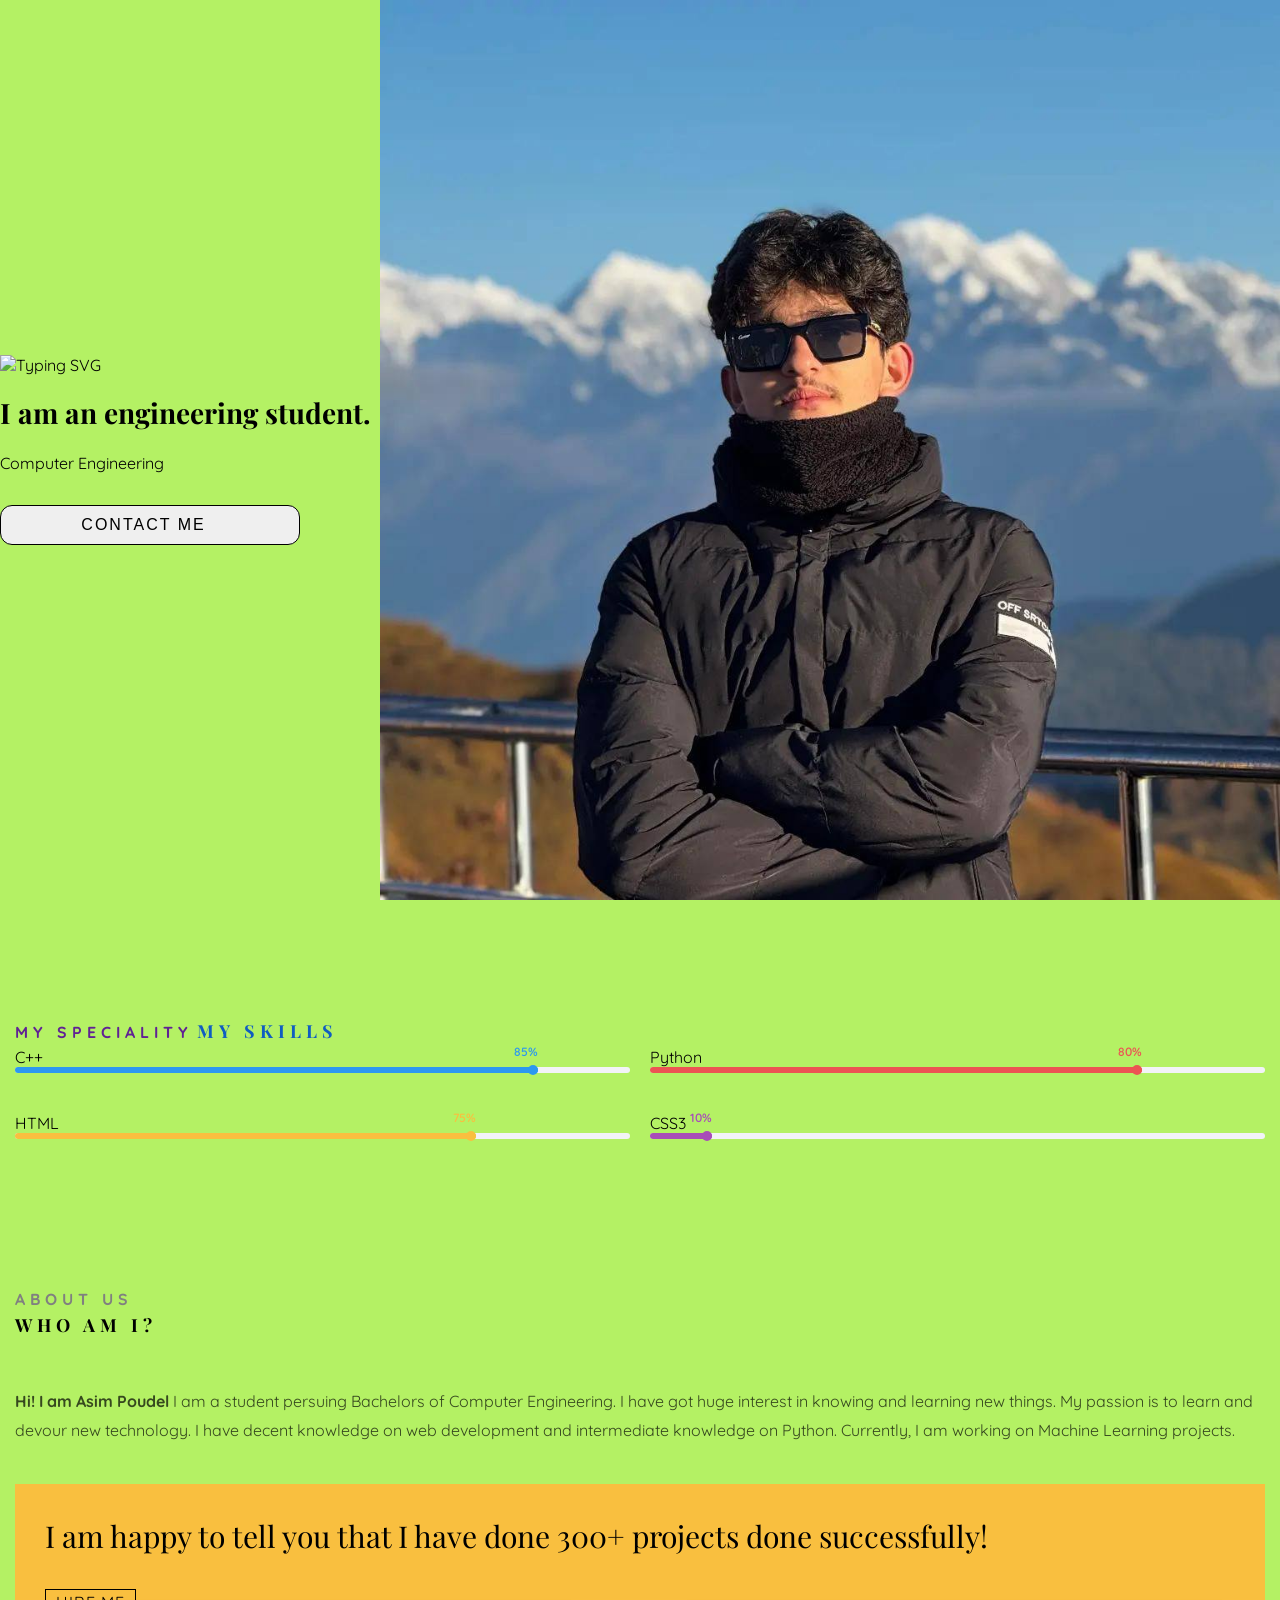
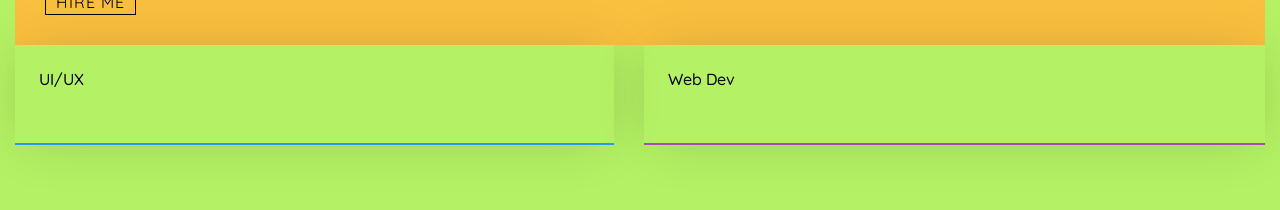
==== index.html @ 13aa165c "Update index.html" ====
<!DOCTYPE html>
<html lang="en">
  <head>
    <meta charset="UTF-8" />
    <meta name="viewport" content="width=device-width, initial-scale=1.0" />
    <title>Personal Portfolio Website- Asim Poudel</title>
    <meta
      name="description"
      content="Asim Poudel is a enthusiast CS student. Learning and growing along the way. Interested in web development, machine learning, deep learning, Gen AI"
    />
    <link rel="stylesheet" href="css\global.css" />
    <link rel="stylesheet" href="css\hero.css" />
    <link rel="stylesheet" href="css\common.css" />
    <link rel="stylesheet" href="css\skills.css" />
    <link rel="stylesheet" href="css\about.css" />
    <link rel="stylesheet" href="css\sidebar.css" />

    <link
      rel="stylesheet"
      href="https://cdnjs.cloudflare.com/ajax/libs/font-awesome/7.0.1/css/all.min.css"
      integrity="sha512-2SwdPD6INVrV/lHTZbO2nodKhrnDdJK9/kg2XD1r9uGqPo1cUbujc+IYdlYdEErWNu69gVcYgdxlmVmzTWnetw=="
      crossorigin="anonymous"
      referrerpolicy="no-referrer"
    />

    <!-- Google Fonts -->
    <link rel="preconnect" href="https://fonts.googleapis.com" />
    <link rel="preconnect" href="https://fonts.gstatic.com" crossorigin />
    <link
      href="https://fonts.googleapis.com/css2?family=Playfair+Display:wght@400;500;600;700&family=Quicksand:wght@300;400;500;600;700&display=swap"
      rel="stylesheet"
    />
  </head>
  <body>
    <nav class="sidebar">
      <i id="hamburger" class="fa-solid fa-bars sidebar_hamburger "></i>

      <div class="sidebar_content">
        <ul class="sidebar_list">
          <li>
            <a href="#hero">Home</a>
          </li>
          <li>
            <a href="#skills">Skills</a>
          </li>
        </ul>
      </div>
    </nav>
    <section id="hero">
      <img
        src="https://readme-typing-svg.demolab.com?font=Fira+Code&size=24&duration=4000&pause=5000&color=000000&center=false&vCenter=true&width=500&lines=Hi,+I'm+ Asim +Poudel"
        alt="Typing SVG"
      />
      <br />
      <h1>I am an engineering student.</h1>
      <p>Computer Engineering</p>
      <button>
        <span>Contact Me</span>
        <i class="fa-regular fa-envelope"></i>
      </button>
    </section>
    <section id="skills" class="section">
      <span class="section_title">My speciality</span>
      <span class="section_subtitle">My skills</span>

      <div class="skill_box">
        <div class="skill">
          <span>C++</span>
          <div class="skill_percent_box">
            <div class="skill_percent">
              <span>85%</span>
            </div>
          </div>
        </div>

        <div class="skill">
          <span>Python</span>
          <div class="skill_percent_box">
            <div
              class="skill_percent"
              style="width: 80%; background: #ec5453; color: #ec5453"
            >
              <span>80%</span>
            </div>
          </div>
        </div>

        <div class="skill">
          <span>HTML</span>
          <div class="skill_percent_box">
            <div
              class="skill_percent"
              style="width: 75%; background: #f9bf3f; color: #f9bf3f"
            >
              <span>75%</span>
            </div>
          </div>
        </div>

        <div class="skill">
          <span>CSS3</span>
          <div class="skill_percent_box">
            <div
              class="skill_percent"
              style="width: 10%; background: #a84cb8; color: #a84cb8"
            >
              <span>10%</span>
            </div>
          </div>
        </div>      
     
    </section>
    <!-- About -->

<section id="about" class="section">
  <span class="section_title" style = "color:gray">about us</span>
  <h2 class="section_subtitle" style="color:black">who am i?</h2>

  <p class="about__description">
    <strong>Hi! I am Asim Poudel</strong>
    I am a student persuing Bachelors of Computer Engineering. I have got huge interest in knowing and learning new things. My passion is to learn and devour new technology. I have decent knowledge on web development and intermediate knowledge on Python. Currently, I am working on Machine Learning projects.
  </p>

  <div class="about__happy">
    <h2>I am happy to tell you that I have done 300+ projects done successfully!</h2>
    <button>hire me</button>
  </div>

  <div class="about__skills">
    <div class="about__box">
      <i class="fa-brands fa-figma"></i>
      <h3>UI/UX</h3>
    </div>
    <div class="about__box">
      <i class="fa-sharp fa-solid fa-globe-pointer"></i>
      <h3>Web dev</h3>
    </div>
  </div>
</section>

<script>
  const hamburger = document.querySelector("#hamburger")

  hamburger.addEventListener("click", () => {
    hamburger.classList.toggle("sidebar_hamburger_translate");
  });
</script>
  </body>
</html>
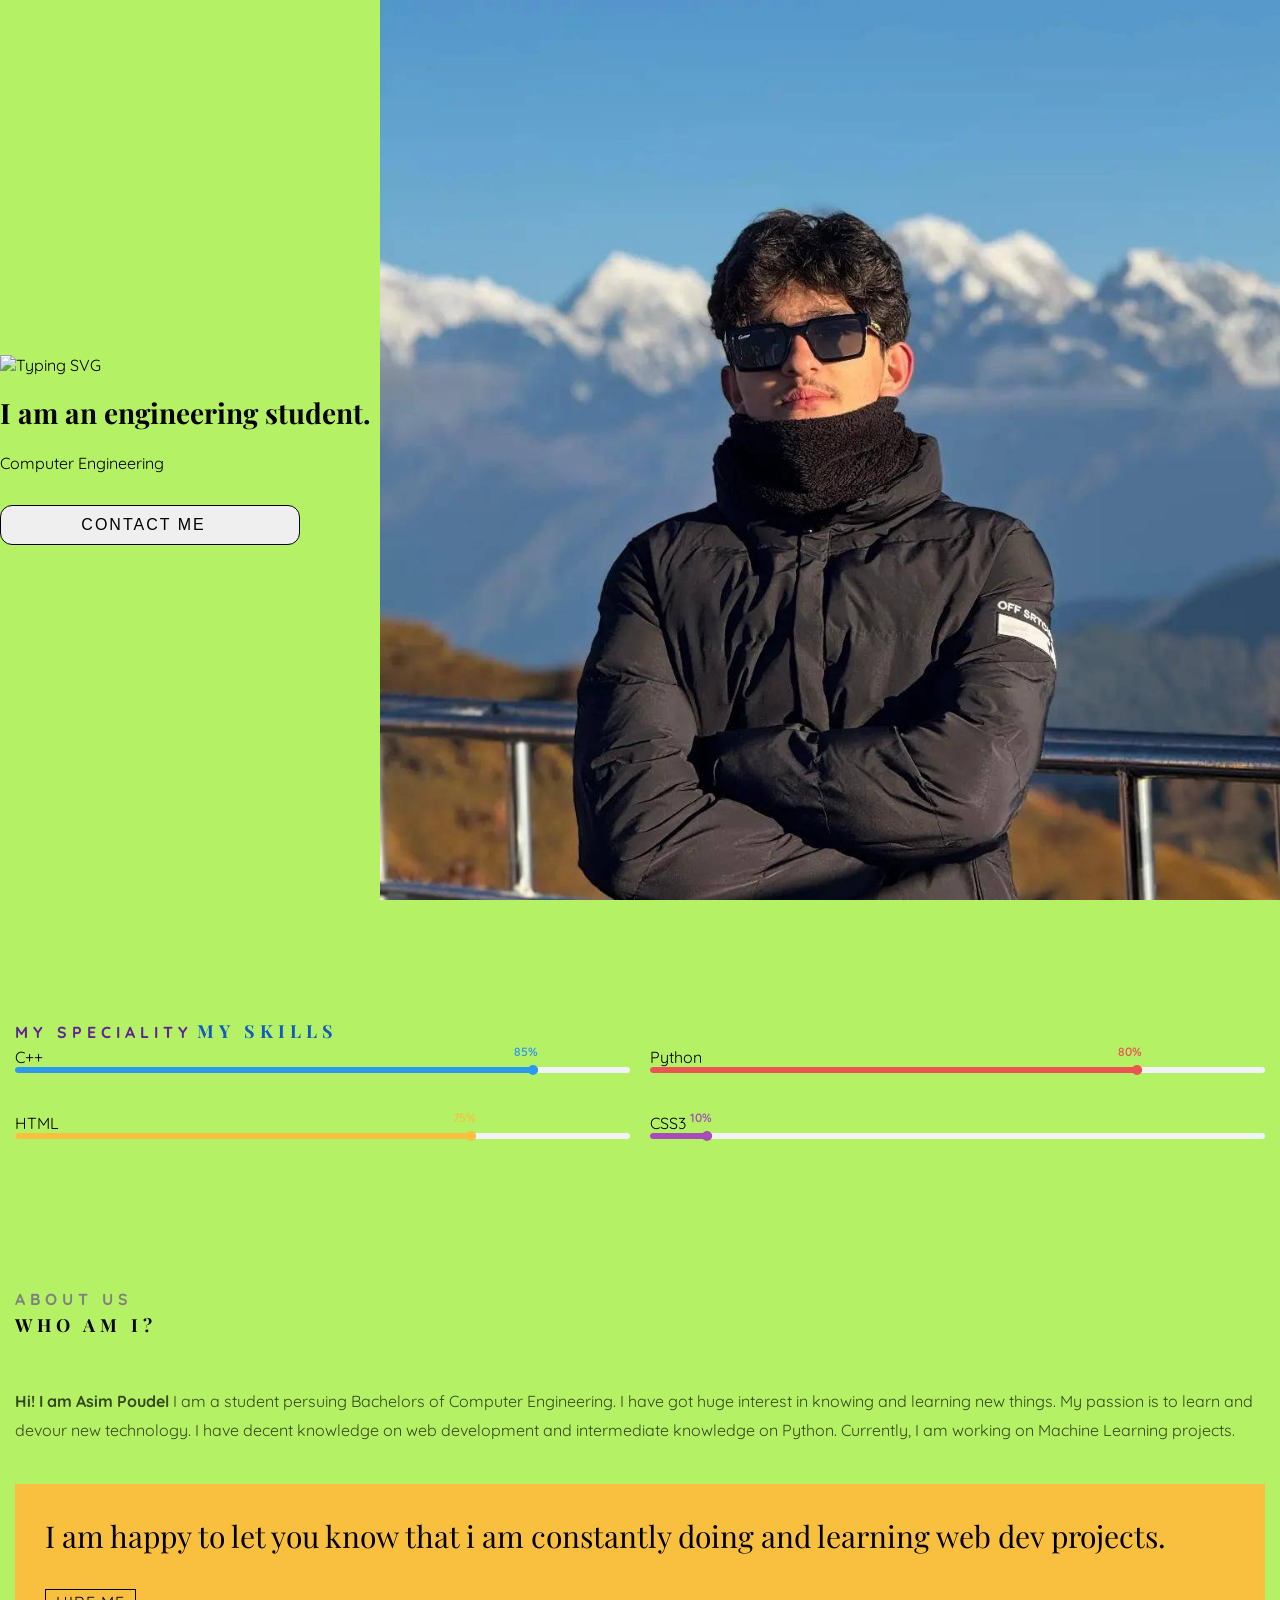
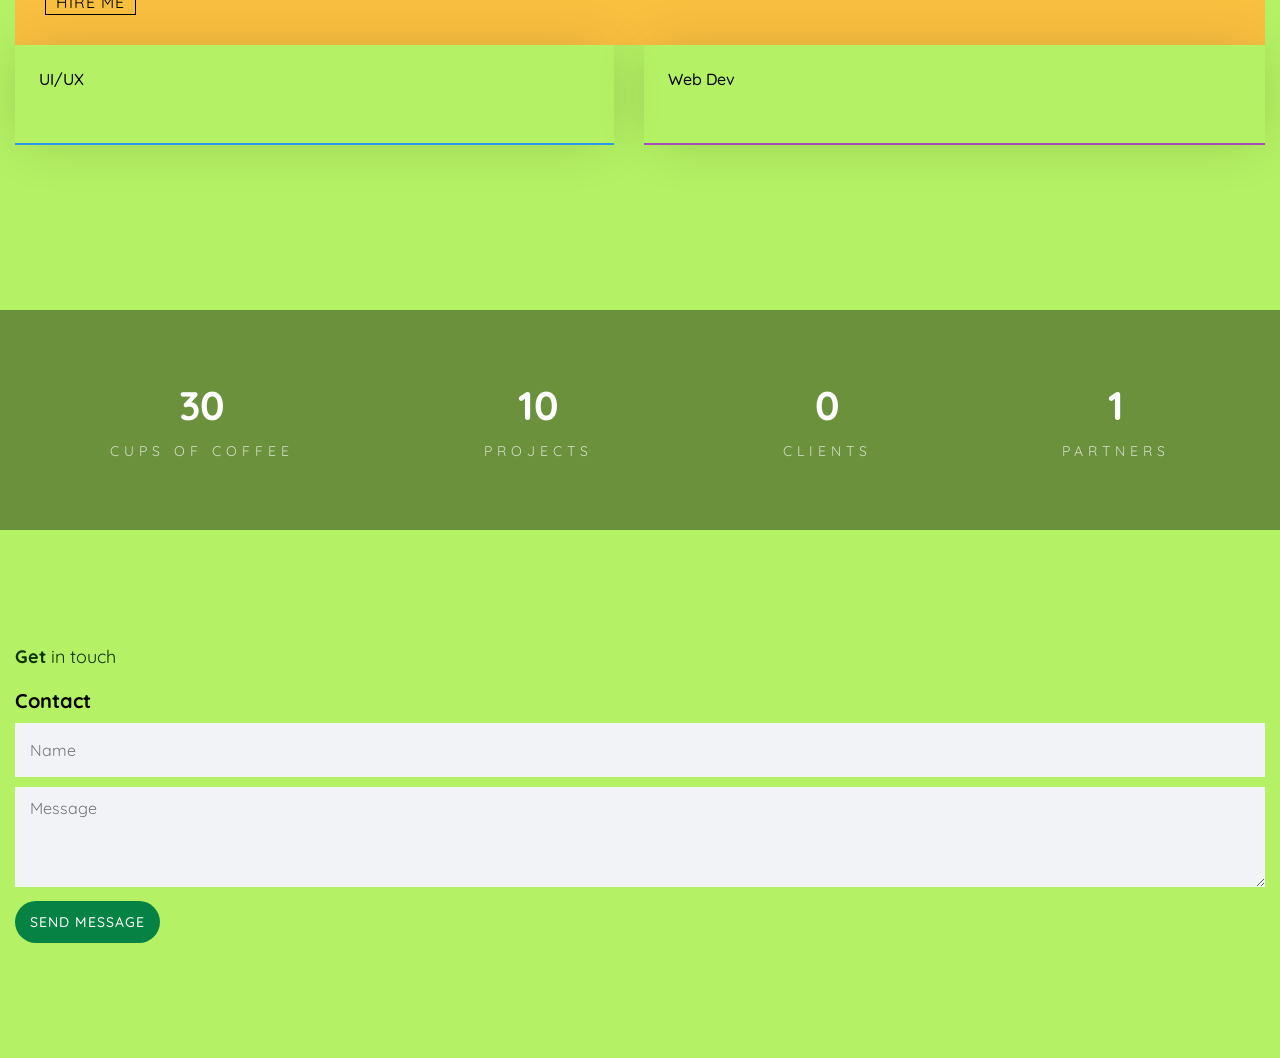
==== commit 5a4f60e2: "updated portfolio; work-count and contact" ====
--- a/index.html
+++ b/index.html
@@ -14,6 +14,8 @@
     <link rel="stylesheet" href="css\skills.css" />
     <link rel="stylesheet" href="css\about.css" />
     <link rel="stylesheet" href="css\sidebar.css" />
+    <link rel="stylesheet" href="css\work_count.css" />
+    <link rel="stylesheet" href="css\contacts.css" />
 
     <link
       rel="stylesheet"
@@ -122,7 +124,7 @@
   </p>
 
   <div class="about__happy">
-    <h2>I am happy to tell you that I have done 300+ projects done successfully!</h2>
+    <h2>I am happy to let you know that i am constantly doing and learning web dev projects.</h2>
     <button>hire me</button>
   </div>
 
@@ -132,11 +134,62 @@
       <h3>UI/UX</h3>
     </div>
     <div class="about__box">
-      <i class="fa-sharp fa-solid fa-globe-pointer"></i>
+      <i class="fa-brands fa-firefox-browser"></i>
       <h3>Web dev</h3>
     </div>
   </div>
 </section>
+
+<section id="work__count">
+  <div class="count__item">
+    <span>30</span>
+    <p>cups of coffee</p>
+  </div>
+
+  <div class="count__item">
+    <span>10</span>
+    <p>projects</p>
+  </div>
+
+  <div class="count__item">
+    <span>0</span>
+    <p>clients</p>
+  </div>
+
+  <div class="count__item">
+    <span>1</span>
+    <p>partners</p>
+  </div>
+</section>
+
+<section id="contact" class="section">
+  <span class="section__title" style="font-size: 18px;color:rgb(11, 51, 2)"><strong>Get</strong> in touch</span>
+  <h2 class="section__subtitle" style="font-size: 20px;margin-top:20px;font-weight:bold">Contact</h2>
+
+  <form
+    action=""
+    id="contactForm"
+    class="contact__form"
+    onsubmit="submitForm(event);"
+  >
+    <input
+      type="text"
+      placeholder="Name"
+      id="name"
+      name="name"
+      class="contact__input"
+    />
+    <textarea
+      id="message"
+      class="contact__textarea"
+      name="message"
+      placeholder="Message"
+      rows="4"
+    ></textarea>
+    <button class="contact__button" type="submit">Send Message</button>
+  </form>
+</section>
+
 
 <script>
   const hamburger = document.querySelector("#hamburger")
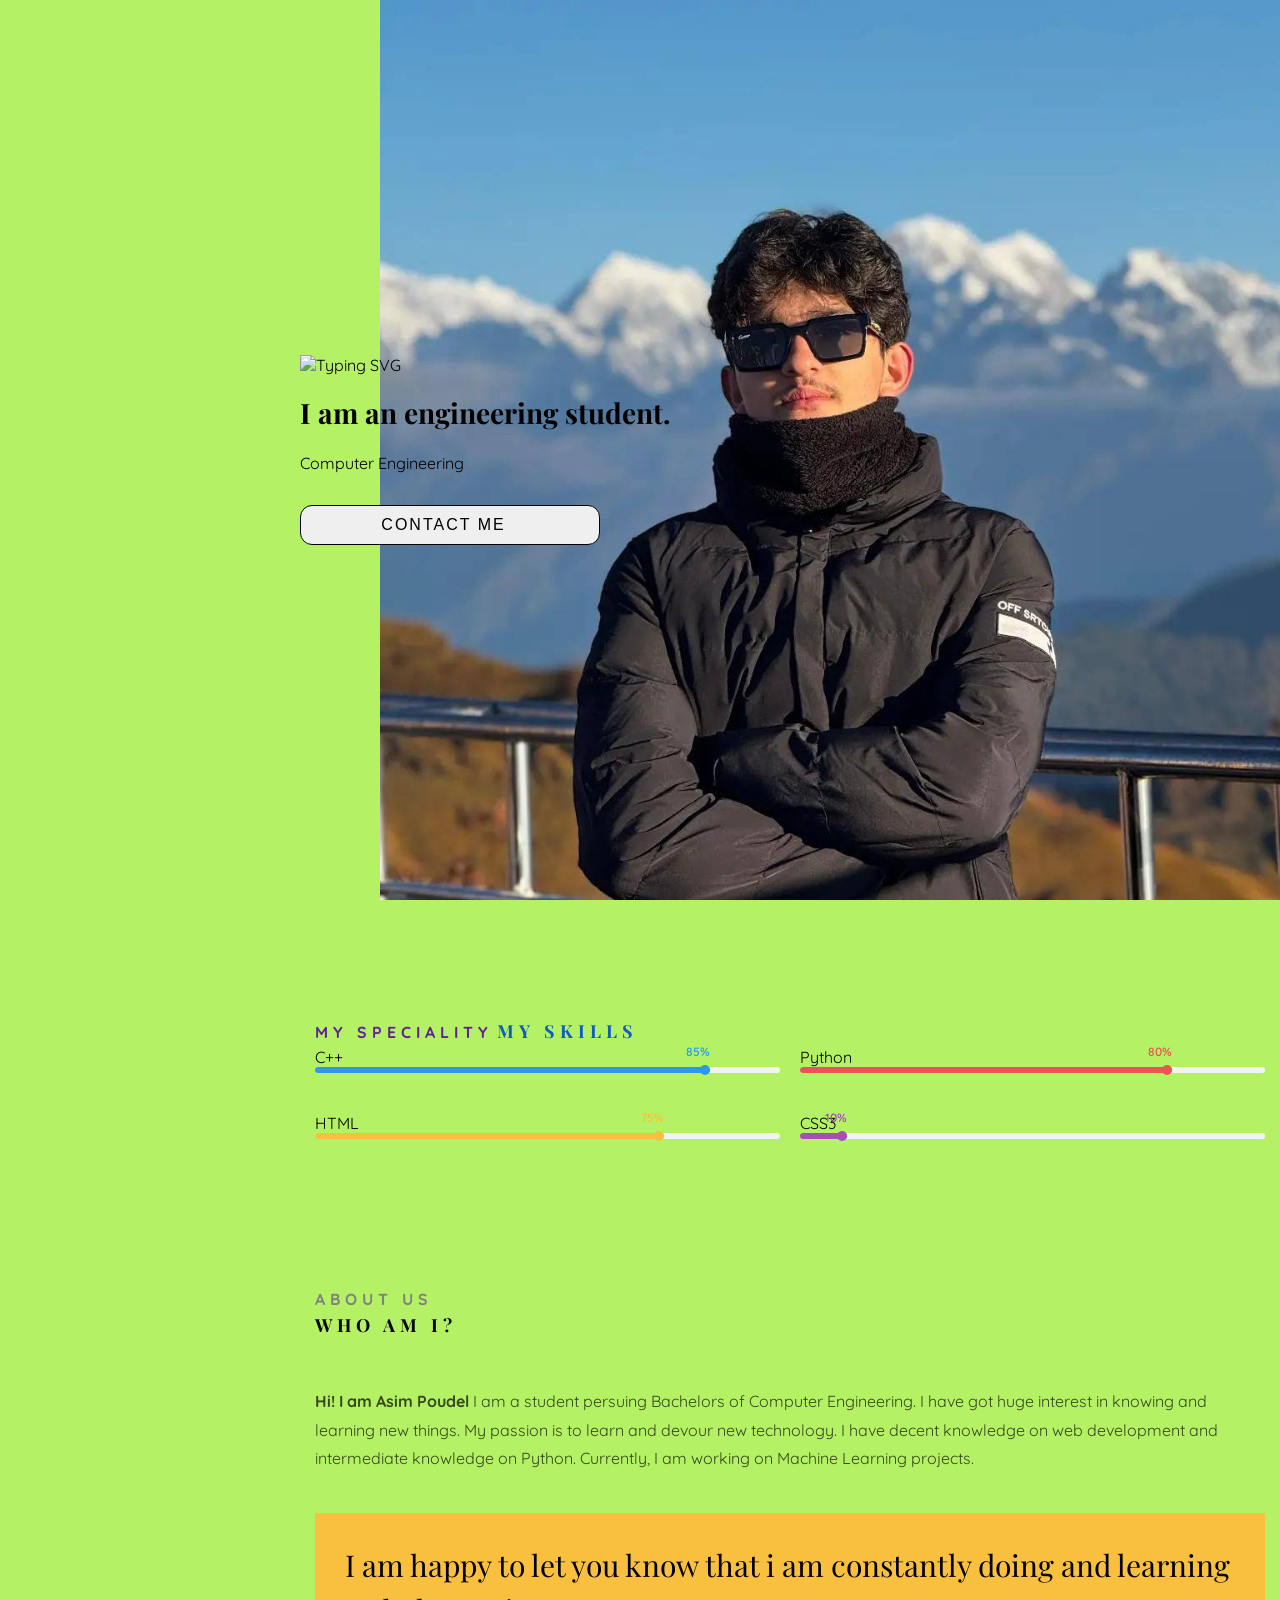
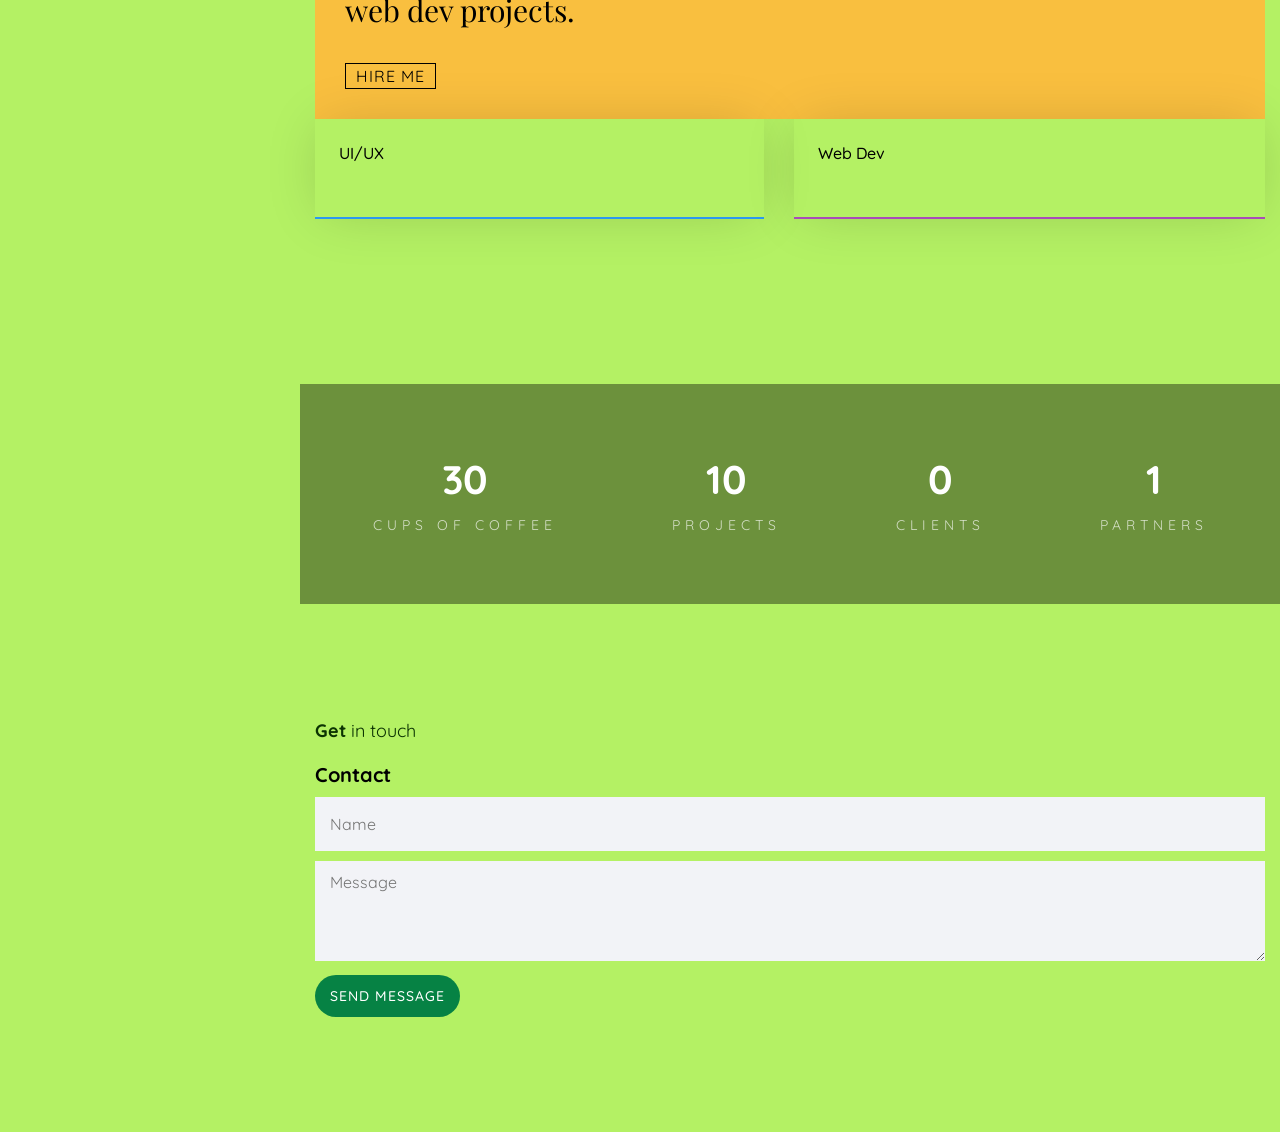
==== commit 6dfac464: "Fixed the navigation bar" ====
--- a/index.html
+++ b/index.html
@@ -36,18 +36,30 @@
   <body>
     <nav class="sidebar">
       <i id="hamburger" class="fa-solid fa-bars sidebar_hamburger "></i>
-
+      
       <div class="sidebar_content">
+        <img class="sidebar_image" src="image/profile.png" alt="Profile Image" />
         <ul class="sidebar_list">
-          <li>
+          <li class="side first">
             <a href="#hero">Home</a>
           </li>
-          <li>
+          <li class="side second">
             <a href="#skills">Skills</a>
           </li>
+          <li class="side third">
+            <a href="#about">About</a>
+          </li>
+          <li class="side fourth">
+            <a href="#contact">Contact</a>
+          </li>
         </ul>
+         <p class="sidebar__copyright">
+          &copy; 2026 All rights reserved | Made by
+          <span>Asim</span>
+        </p>
       </div>
     </nav>
+  <div class="main_content">
     <section id="hero">
       <img
         src="https://readme-typing-svg.demolab.com?font=Fira+Code&size=24&duration=4000&pause=5000&color=000000&center=false&vCenter=true&width=500&lines=Hi,+I'm+ Asim +Poudel"
@@ -189,7 +201,7 @@
     <button class="contact__button" type="submit">Send Message</button>
   </form>
 </section>
-
+</div>
 
 <script>
   const hamburger = document.querySelector("#hamburger")
@@ -197,6 +209,14 @@
   hamburger.addEventListener("click", () => {
     hamburger.classList.toggle("sidebar_hamburger_translate");
   });
+const sidebar = document.querySelector('.sidebar_content');
+const content = document.querySelector('.main_content');
+
+hamburger.addEventListener('click', () => {
+  sidebar.classList.toggle('active');   // slide sidebar
+  content.classList.toggle('shifted');  // move main content
+});
+
 </script>
   </body>
 </html>
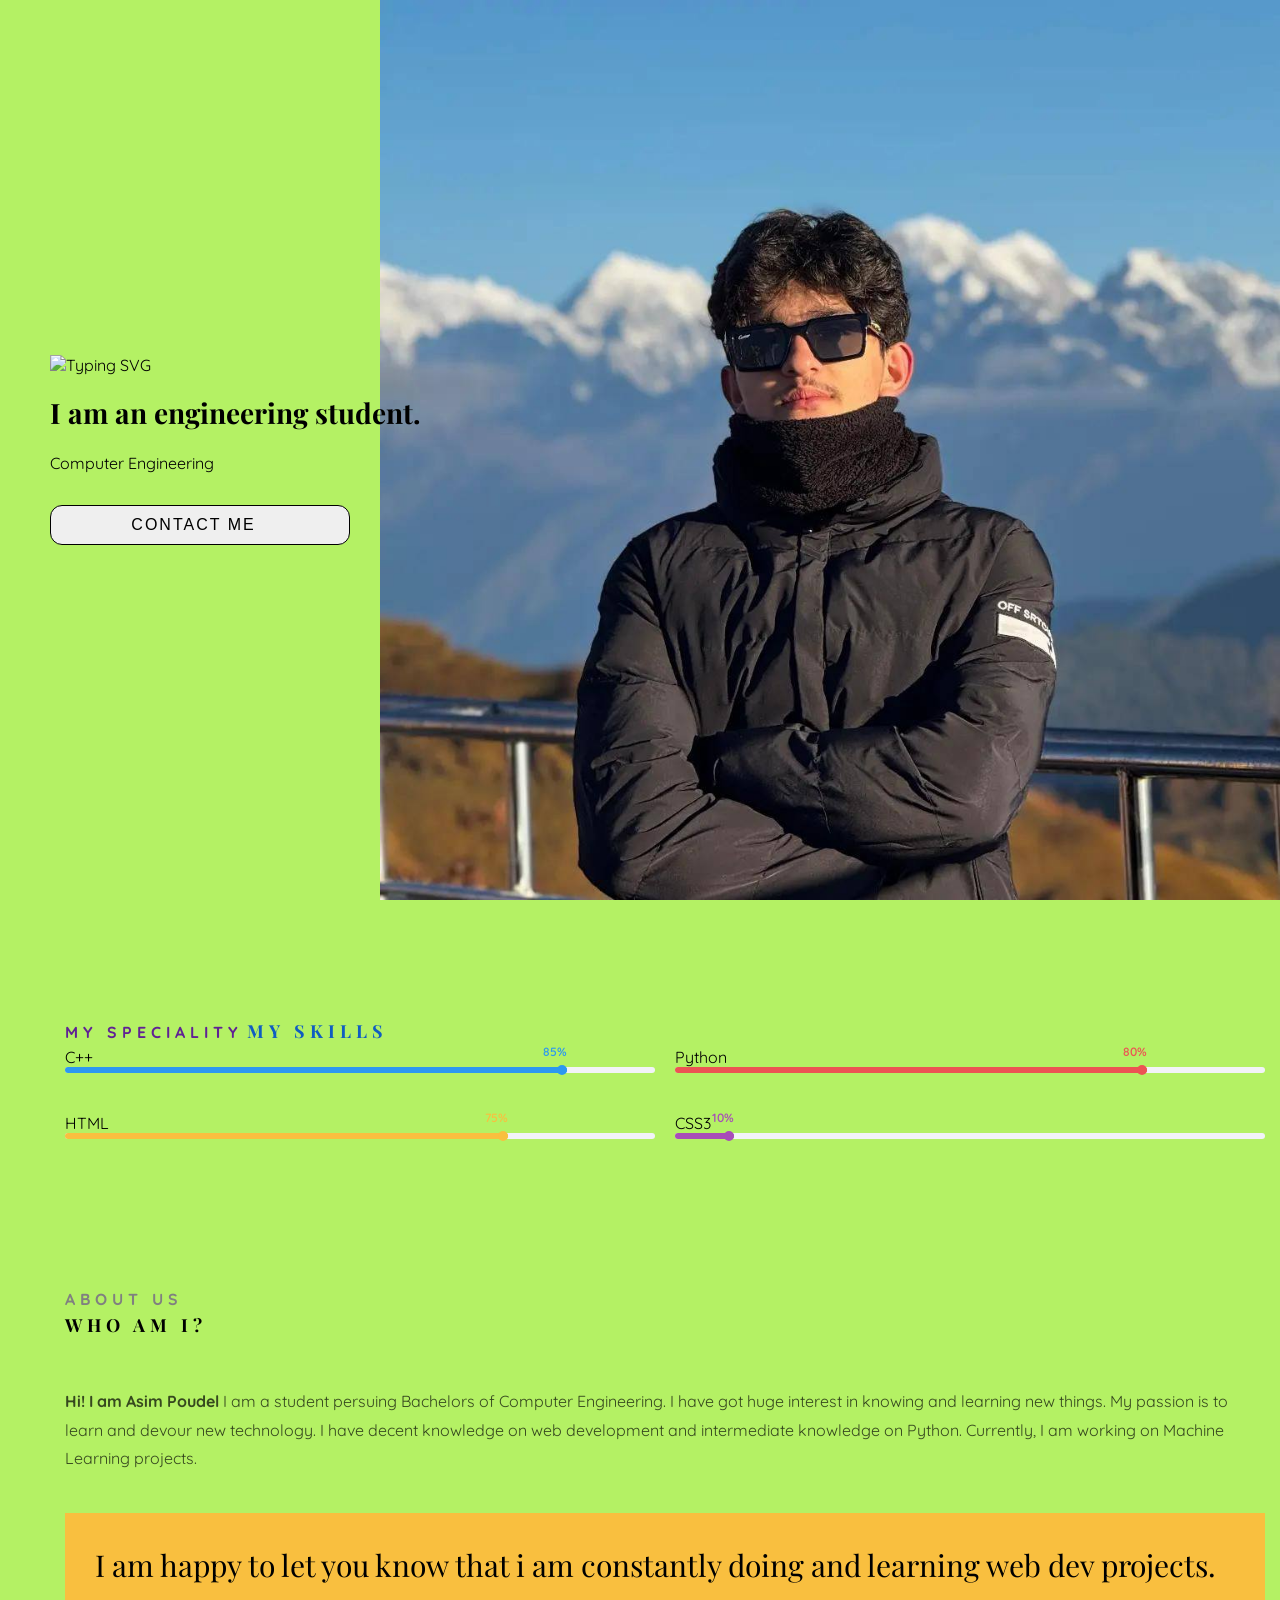
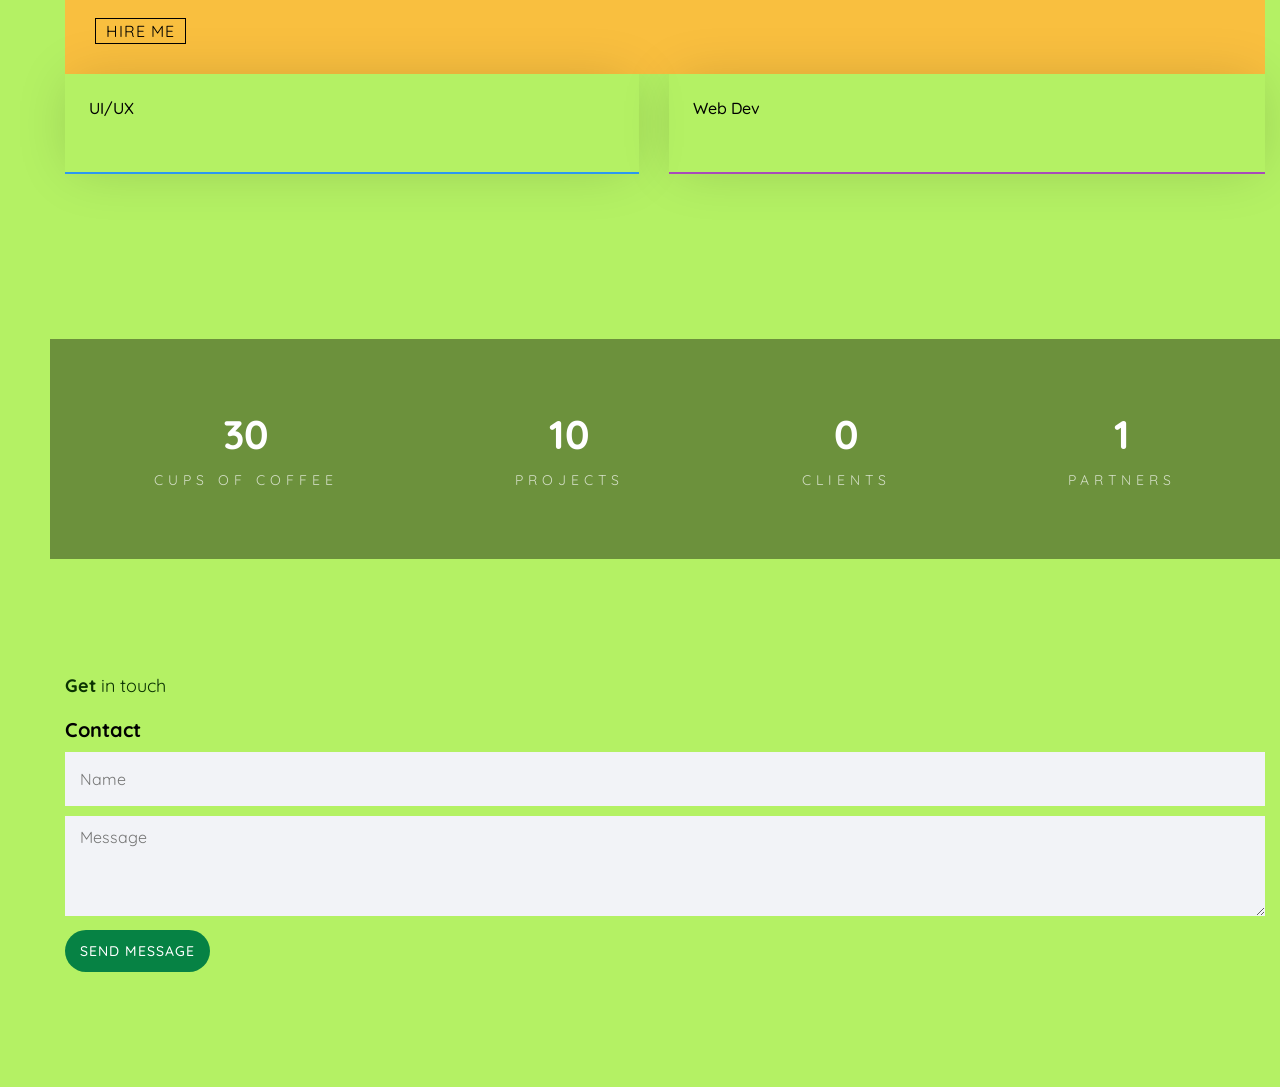
==== commit 8cf19c3b: "optimize sidebar" ====
--- a/index.html
+++ b/index.html
@@ -1,4 +1,4 @@
-<!DOCTYPE html>
+<!doctype html>
 <html lang="en">
   <head>
     <meta charset="UTF-8" />
@@ -35,10 +35,14 @@
   </head>
   <body>
     <nav class="sidebar">
-      <i id="hamburger" class="fa-solid fa-bars sidebar_hamburger "></i>
-      
+      <i id="hamburger" class="fa-solid fa-bars sidebar_hamburger"></i>
+
       <div class="sidebar_content">
-        <img class="sidebar_image" src="image/profile.png" alt="Profile Image" />
+        <img
+          class="sidebar_image"
+          src="image/profile.png"
+          alt="Profile Image"
+        />
         <ul class="sidebar_list">
           <li class="side first">
             <a href="#hero">Home</a>
@@ -53,170 +57,193 @@
             <a href="#contact">Contact</a>
           </li>
         </ul>
-         <p class="sidebar__copyright">
+        <p class="sidebar__copyright">
           &copy; 2026 All rights reserved | Made by
           <span>Asim</span>
         </p>
       </div>
     </nav>
-  <div class="main_content">
-    <section id="hero">
-      <img
-        src="https://readme-typing-svg.demolab.com?font=Fira+Code&size=24&duration=4000&pause=5000&color=000000&center=false&vCenter=true&width=500&lines=Hi,+I'm+ Asim +Poudel"
-        alt="Typing SVG"
-      />
-      <br />
-      <h1>I am an engineering student.</h1>
-      <p>Computer Engineering</p>
-      <button>
-        <span>Contact Me</span>
-        <i class="fa-regular fa-envelope"></i>
-      </button>
-    </section>
-    <section id="skills" class="section">
-      <span class="section_title">My speciality</span>
-      <span class="section_subtitle">My skills</span>
-
-      <div class="skill_box">
-        <div class="skill">
-          <span>C++</span>
-          <div class="skill_percent_box">
-            <div class="skill_percent">
-              <span>85%</span>
-            </div>
-          </div>
-        </div>
-
-        <div class="skill">
-          <span>Python</span>
-          <div class="skill_percent_box">
-            <div
-              class="skill_percent"
-              style="width: 80%; background: #ec5453; color: #ec5453"
-            >
-              <span>80%</span>
-            </div>
-          </div>
-        </div>
-
-        <div class="skill">
-          <span>HTML</span>
-          <div class="skill_percent_box">
-            <div
-              class="skill_percent"
-              style="width: 75%; background: #f9bf3f; color: #f9bf3f"
-            >
-              <span>75%</span>
-            </div>
-          </div>
-        </div>
-
-        <div class="skill">
-          <span>CSS3</span>
-          <div class="skill_percent_box">
-            <div
-              class="skill_percent"
-              style="width: 10%; background: #a84cb8; color: #a84cb8"
-            >
-              <span>10%</span>
-            </div>
-          </div>
-        </div>      
-     
-    </section>
-    <!-- About -->
-
-<section id="about" class="section">
-  <span class="section_title" style = "color:gray">about us</span>
-  <h2 class="section_subtitle" style="color:black">who am i?</h2>
-
-  <p class="about__description">
-    <strong>Hi! I am Asim Poudel</strong>
-    I am a student persuing Bachelors of Computer Engineering. I have got huge interest in knowing and learning new things. My passion is to learn and devour new technology. I have decent knowledge on web development and intermediate knowledge on Python. Currently, I am working on Machine Learning projects.
-  </p>
-
-  <div class="about__happy">
-    <h2>I am happy to let you know that i am constantly doing and learning web dev projects.</h2>
-    <button>hire me</button>
-  </div>
-
-  <div class="about__skills">
-    <div class="about__box">
-      <i class="fa-brands fa-figma"></i>
-      <h3>UI/UX</h3>
+    <div class="main_content">
+      <section id="hero">
+        <img
+          src="https://readme-typing-svg.demolab.com?font=Fira+Code&size=24&duration=4000&pause=5000&color=000000&center=false&vCenter=true&width=500&lines=Hi,+I'm+ Asim +Poudel"
+          alt="Typing SVG"
+        />
+        <br />
+        <h1>I am an engineering student.</h1>
+        <p>Computer Engineering</p>
+        <button>
+          <span>Contact Me</span>
+          <i class="fa-regular fa-envelope"></i>
+        </button>
+      </section>
+      <section id="skills" class="section">
+        <span class="section_title">My speciality</span>
+        <span class="section_subtitle">My skills</span>
+
+        <div class="skill_box">
+          <div class="skill">
+            <span>C++</span>
+            <div class="skill_percent_box">
+              <div class="skill_percent">
+                <span>85%</span>
+              </div>
+            </div>
+          </div>
+
+          <div class="skill">
+            <span>Python</span>
+            <div class="skill_percent_box">
+              <div
+                class="skill_percent"
+                style="width: 80%; background: #ec5453; color: #ec5453"
+              >
+                <span>80%</span>
+              </div>
+            </div>
+          </div>
+
+          <div class="skill">
+            <span>HTML</span>
+            <div class="skill_percent_box">
+              <div
+                class="skill_percent"
+                style="width: 75%; background: #f9bf3f; color: #f9bf3f"
+              >
+                <span>75%</span>
+              </div>
+            </div>
+          </div>
+
+          <div class="skill">
+            <span>CSS3</span>
+            <div class="skill_percent_box">
+              <div
+                class="skill_percent"
+                style="width: 10%; background: #a84cb8; color: #a84cb8"
+              >
+                <span>10%</span>
+              </div>
+            </div>
+          </div>
+        </div>
+      </section>
+      <!-- About -->
+
+      <section id="about" class="section">
+        <span class="section_title" style="color: gray">about us</span>
+        <h2 class="section_subtitle" style="color: black">who am i?</h2>
+
+        <p class="about__description">
+          <strong>Hi! I am Asim Poudel</strong>
+          I am a student persuing Bachelors of Computer Engineering. I have got
+          huge interest in knowing and learning new things. My passion is to
+          learn and devour new technology. I have decent knowledge on web
+          development and intermediate knowledge on Python. Currently, I am
+          working on Machine Learning projects.
+        </p>
+
+        <div class="about__happy">
+          <h2>
+            I am happy to let you know that i am constantly doing and learning
+            web dev projects.
+          </h2>
+          <button>hire me</button>
+        </div>
+
+        <div class="about__skills">
+          <div class="about__box">
+            <i class="fa-brands fa-figma"></i>
+            <h3>UI/UX</h3>
+          </div>
+          <div class="about__box">
+            <i class="fa-brands fa-firefox-browser"></i>
+            <h3>Web dev</h3>
+          </div>
+        </div>
+      </section>
+
+      <section id="work__count">
+        <div class="count__item">
+          <span>30</span>
+          <p>cups of coffee</p>
+        </div>
+
+        <div class="count__item">
+          <span>10</span>
+          <p>projects</p>
+        </div>
+
+        <div class="count__item">
+          <span>0</span>
+          <p>clients</p>
+        </div>
+
+        <div class="count__item">
+          <span>1</span>
+          <p>partners</p>
+        </div>
+      </section>
+
+      <section id="contact" class="section">
+        <span
+          class="section__title"
+          style="font-size: 18px; color: rgb(11, 51, 2)"
+          ><strong>Get</strong> in touch</span
+        >
+        <h2
+          class="section__subtitle"
+          style="font-size: 20px; margin-top: 20px; font-weight: bold"
+        >
+          Contact
+        </h2>
+
+        <form
+          action=""
+          id="contactForm"
+          class="contact__form"
+          onsubmit="submitForm(event)"
+        >
+          <input
+            type="text"
+            placeholder="Name"
+            id="name"
+            name="name"
+            class="contact__input"
+          />
+          <textarea
+            id="message"
+            class="contact__textarea"
+            name="message"
+            placeholder="Message"
+            rows="4"
+          ></textarea>
+          <button class="contact__button" type="submit">Send Message</button>
+        </form>
+      </section>
     </div>
-    <div class="about__box">
-      <i class="fa-brands fa-firefox-browser"></i>
-      <h3>Web dev</h3>
-    </div>
-  </div>
-</section>
-
-<section id="work__count">
-  <div class="count__item">
-    <span>30</span>
-    <p>cups of coffee</p>
-  </div>
-
-  <div class="count__item">
-    <span>10</span>
-    <p>projects</p>
-  </div>
-
-  <div class="count__item">
-    <span>0</span>
-    <p>clients</p>
-  </div>
-
-  <div class="count__item">
-    <span>1</span>
-    <p>partners</p>
-  </div>
-</section>
-
-<section id="contact" class="section">
-  <span class="section__title" style="font-size: 18px;color:rgb(11, 51, 2)"><strong>Get</strong> in touch</span>
-  <h2 class="section__subtitle" style="font-size: 20px;margin-top:20px;font-weight:bold">Contact</h2>
-
-  <form
-    action=""
-    id="contactForm"
-    class="contact__form"
-    onsubmit="submitForm(event);"
-  >
-    <input
-      type="text"
-      placeholder="Name"
-      id="name"
-      name="name"
-      class="contact__input"
-    />
-    <textarea
-      id="message"
-      class="contact__textarea"
-      name="message"
-      placeholder="Message"
-      rows="4"
-    ></textarea>
-    <button class="contact__button" type="submit">Send Message</button>
-  </form>
-</section>
-</div>
-
-<script>
-  const hamburger = document.querySelector("#hamburger")
-
-  hamburger.addEventListener("click", () => {
-    hamburger.classList.toggle("sidebar_hamburger_translate");
-  });
-const sidebar = document.querySelector('.sidebar_content');
-const content = document.querySelector('.main_content');
-
-hamburger.addEventListener('click', () => {
-  sidebar.classList.toggle('active');   // slide sidebar
-  content.classList.toggle('shifted');  // move main content
-});
-
-</script>
+
+    <script>
+      const hamburger = document.querySelector("#hamburger");
+      const sidebar = document.querySelector(".sidebar_content");
+      const sidebarLinks = document.querySelectorAll(".sidebar_list a");
+
+      hamburger.addEventListener("click", (e) => {
+        e.stopPropagation();
+        document.body.classList.toggle("sidebar-open");
+      });
+
+      sidebarLinks.forEach((link) => {
+        link.addEventListener("click", () => {
+          document.body.classList.remove("sidebar-open");
+        });
+      });
+
+      document.addEventListener("click", (e) => {
+        if (!sidebar.contains(e.target) && !hamburger.contains(e.target)) {
+          document.body.classList.remove("sidebar-open");
+        }
+      });
+    </script>
   </body>
 </html>
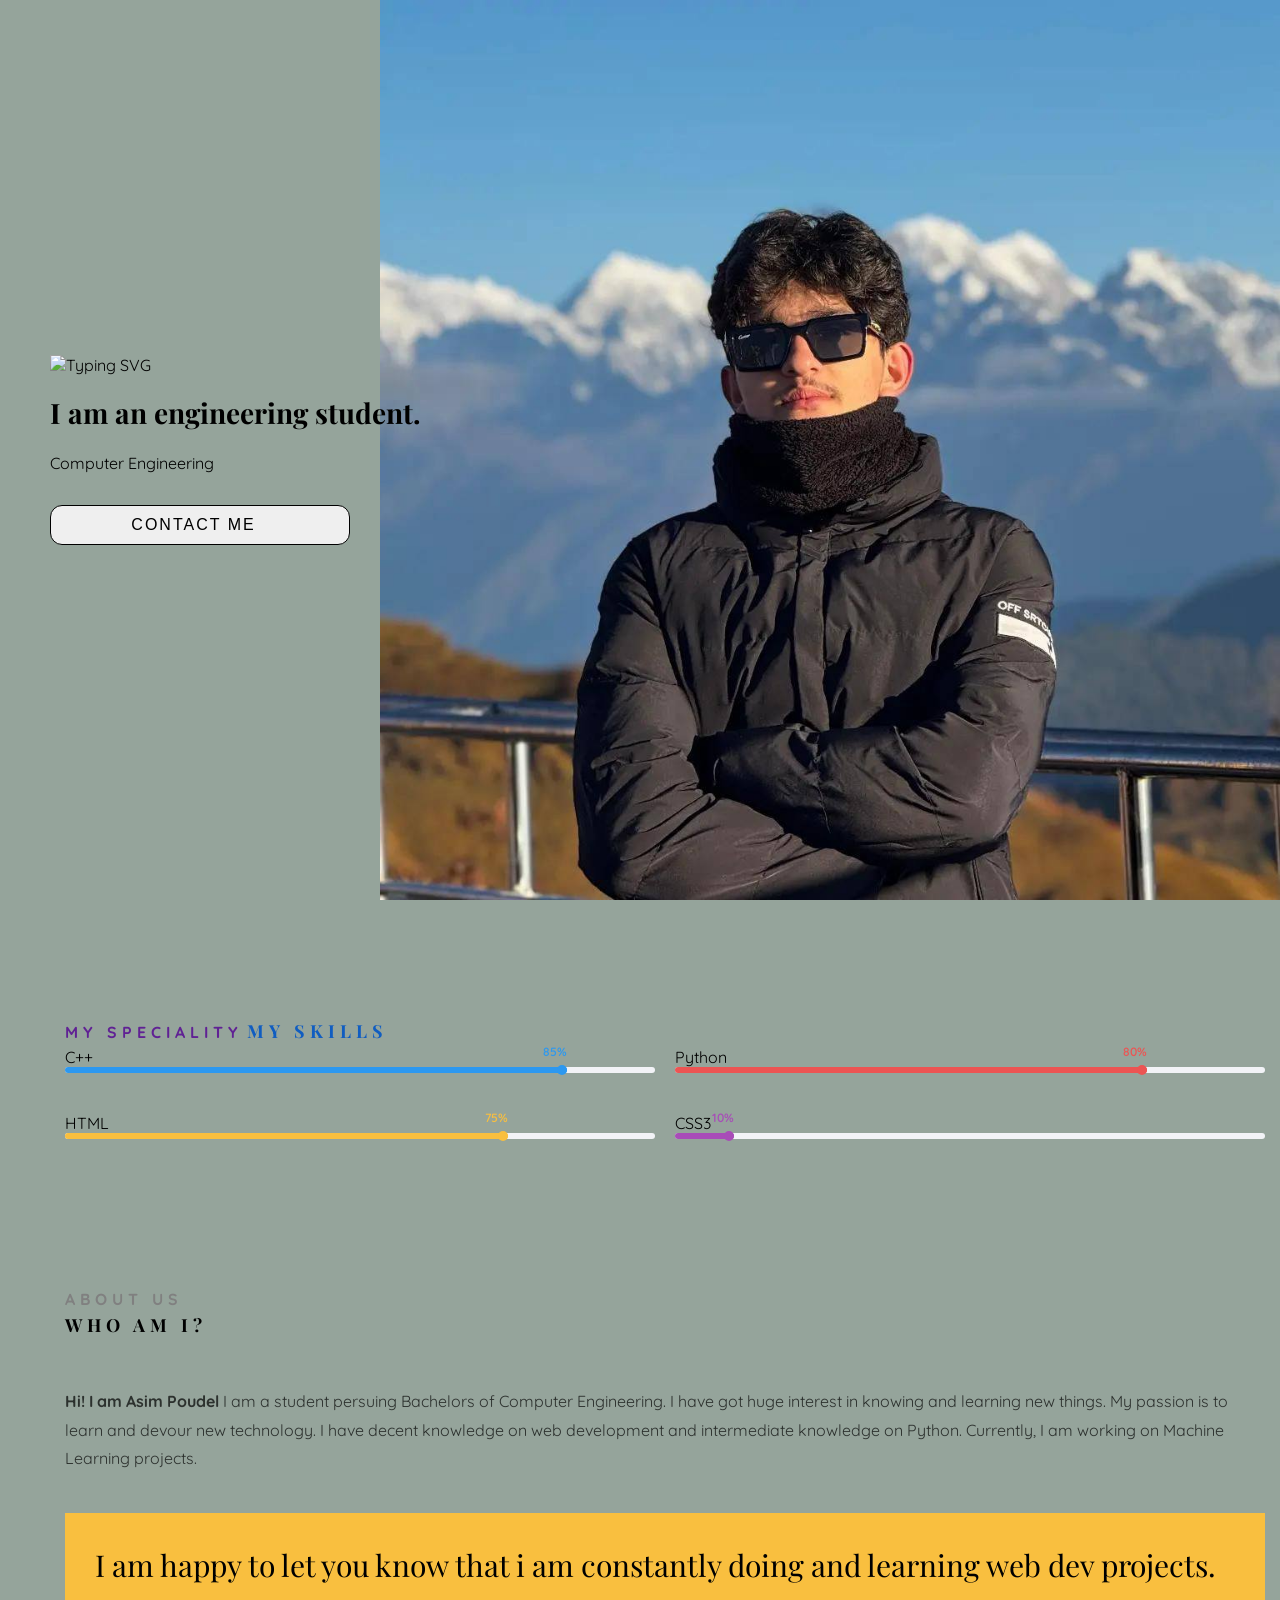
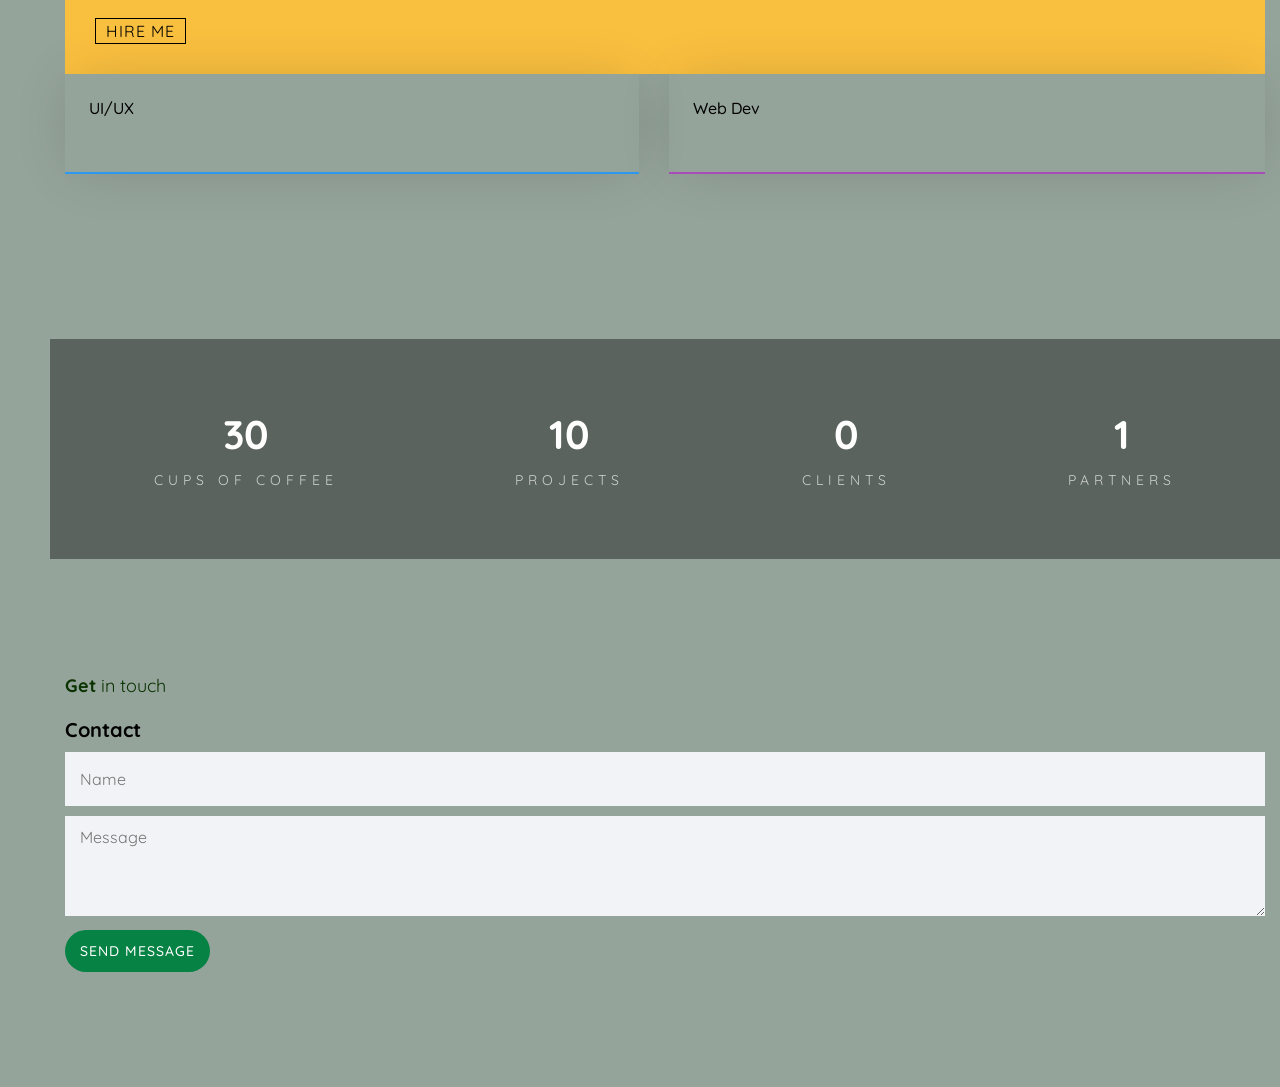
==== commit 07b0ab98: "optimize buttons" ====
--- a/index.html
+++ b/index.html
@@ -3,7 +3,7 @@
   <head>
     <meta charset="UTF-8" />
     <meta name="viewport" content="width=device-width, initial-scale=1.0" />
-    <title>Personal Portfolio Website- Asim Poudel</title>
+    <title>Asim Poudel</title>
     <meta
       name="description"
       content="Asim Poudel is a enthusiast CS student. Learning and growing along the way. Interested in web development, machine learning, deep learning, Gen AI"
@@ -16,7 +16,7 @@
     <link rel="stylesheet" href="css\sidebar.css" />
     <link rel="stylesheet" href="css\work_count.css" />
     <link rel="stylesheet" href="css\contacts.css" />
-
+    <link rel="shortcut icon" href="favicon.ico" type="image/x-icon" />
     <link
       rel="stylesheet"
       href="https://cdnjs.cloudflare.com/ajax/libs/font-awesome/7.0.1/css/all.min.css"
@@ -72,7 +72,7 @@
         <br />
         <h1>I am an engineering student.</h1>
         <p>Computer Engineering</p>
-        <button>
+        <button onclick="window.location.href = '#contact'">
           <span>Contact Me</span>
           <i class="fa-regular fa-envelope"></i>
         </button>
@@ -148,7 +148,9 @@
             I am happy to let you know that i am constantly doing and learning
             web dev projects.
           </h2>
-          <button>hire me</button>
+          <button onclick="window.location.href = 'mailto:asimdkt63@gmail.com'">
+            hire me
+          </button>
         </div>
 
         <div class="about__skills">
